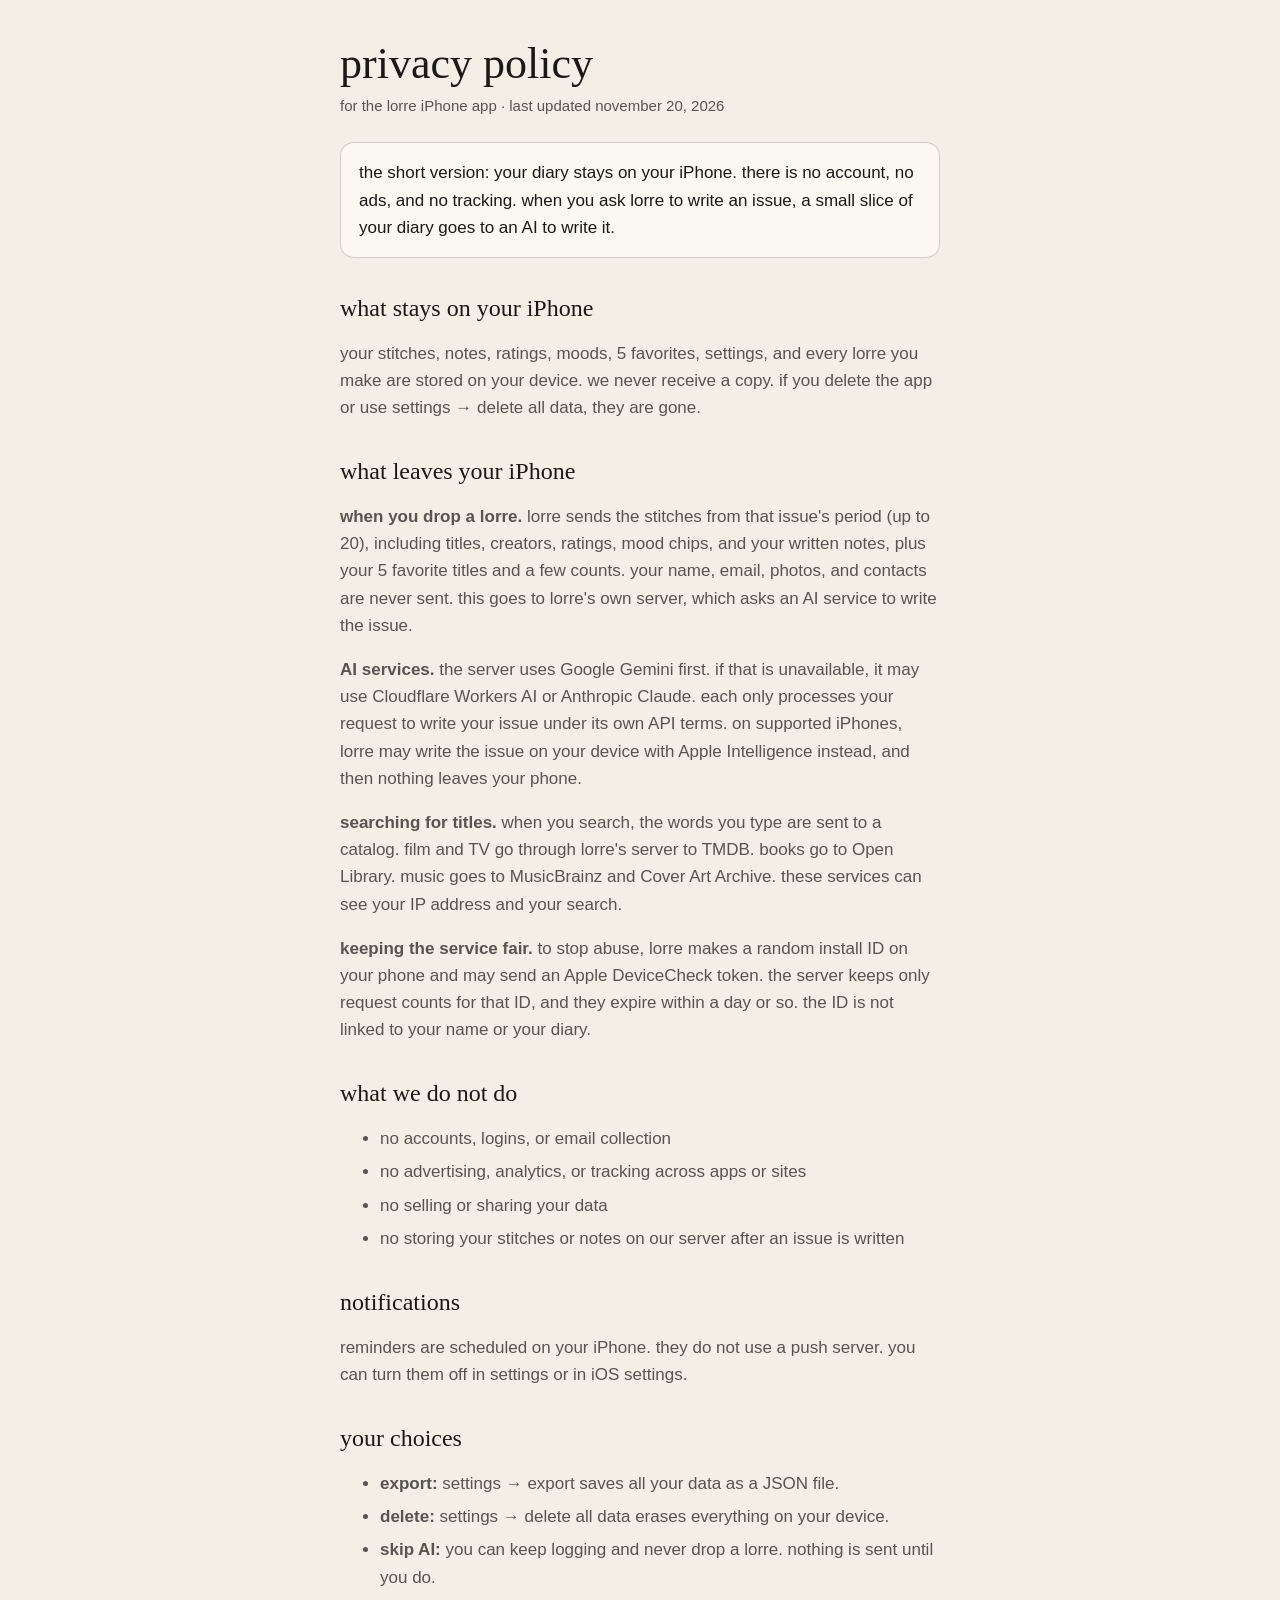
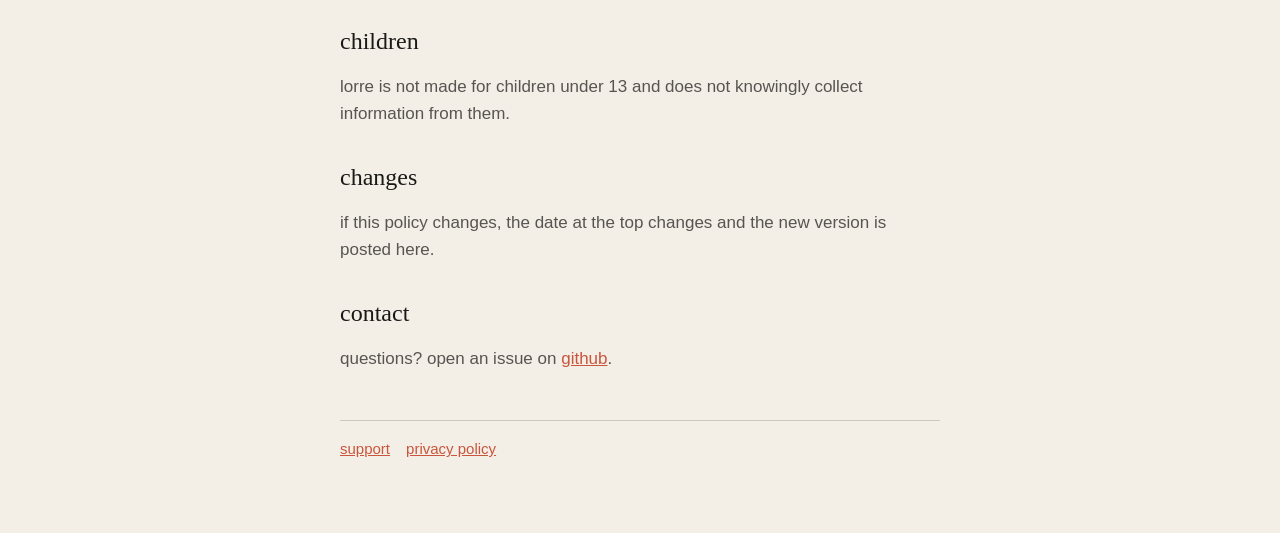
==== privacy.html @ f7f4acb5 "Add lorre support page and privacy policy Co-Authored-By: Claude Sonnet 5.5 <noreply@anthropic.com>" ====
<!doctype html>
<html lang="en">
<head>
<meta charset="utf-8">
<meta name="viewport" content="width=device-width,initial-scale=1">
<title>lorre — privacy policy</title>
<meta name="description" content="how lorre handles your diary, your notes, and the AI that writes your zine.">
<link rel="stylesheet" href="style.css">
</head>
<body>
<main>
<h1>privacy policy</h1>
<p class="sub">for the lorre iPhone app · last updated november 20, 2026</p>

<div class="card"><p>the short version: your diary stays on your iPhone. there is no account, no ads, and no tracking. when you ask lorre to write an issue, a small slice of your diary goes to an AI to write it.</p></div>

<h2>what stays on your iPhone</h2>
<p>your stitches, notes, ratings, moods, 5 favorites, settings, and every lorre you make are stored on your device. we never receive a copy. if you delete the app or use settings → delete all data, they are gone.</p>

<h2>what leaves your iPhone</h2>
<p><strong>when you drop a lorre.</strong> lorre sends the stitches from that issue's period (up to 20), including titles, creators, ratings, mood chips, and your written notes, plus your 5 favorite titles and a few counts. your name, email, photos, and contacts are never sent. this goes to lorre's own server, which asks an AI service to write the issue.</p>
<p><strong>AI services.</strong> the server uses Google Gemini first. if that is unavailable, it may use Cloudflare Workers AI or Anthropic Claude. each only processes your request to write your issue under its own API terms. on supported iPhones, lorre may write the issue on your device with Apple Intelligence instead, and then nothing leaves your phone.</p>
<p><strong>searching for titles.</strong> when you search, the words you type are sent to a catalog. film and TV go through lorre's server to TMDB. books go to Open Library. music goes to MusicBrainz and Cover Art Archive. these services can see your IP address and your search.</p>
<p><strong>keeping the service fair.</strong> to stop abuse, lorre makes a random install ID on your phone and may send an Apple DeviceCheck token. the server keeps only request counts for that ID, and they expire within a day or so. the ID is not linked to your name or your diary.</p>

<h2>what we do not do</h2>
<ul>
<li>no accounts, logins, or email collection</li>
<li>no advertising, analytics, or tracking across apps or sites</li>
<li>no selling or sharing your data</li>
<li>no storing your stitches or notes on our server after an issue is written</li>
</ul>

<h2>notifications</h2>
<p>reminders are scheduled on your iPhone. they do not use a push server. you can turn them off in settings or in iOS settings.</p>

<h2>your choices</h2>
<ul>
<li><strong>export:</strong> settings → export saves all your data as a JSON file.</li>
<li><strong>delete:</strong> settings → delete all data erases everything on your device.</li>
<li><strong>skip AI:</strong> you can keep logging and never drop a lorre. nothing is sent until you do.</li>
</ul>

<h2>children</h2>
<p>lorre is not made for children under 13 and does not knowingly collect information from them.</p>

<h2>changes</h2>
<p>if this policy changes, the date at the top changes and the new version is posted here.</p>

<h2>contact</h2>
<p>questions? open an issue on <a href="https://github.com/reniessence/lorre-web/issues">github</a>.</p>

<nav><a href="index.html">support</a><a href="privacy.html">privacy policy</a></nav>
</main>
</body>
</html>
---- style.css ----
:root{--paper:#F4EFE6;--ink:#1A1917;--ink-soft:rgba(26,25,23,.72);--rule:rgba(26,25,23,.18);--coral:#C8553D;--card:#FBF8F2}
@media (prefers-color-scheme:dark){:root{--paper:#161616;--ink:#EDE8DF;--ink-soft:rgba(237,232,223,.72);--rule:rgba(237,232,223,.2);--coral:#E07A62;--card:#1E1E1E}}
*{box-sizing:border-box}
body{margin:0;background:var(--paper);color:var(--ink);font:17px/1.6 -apple-system,"Inter","Helvetica Neue",Arial,sans-serif}
main{max-width:640px;margin:0 auto;padding:40px 20px 72px}
h1{font:400 44px/1.1 "Caprasimo",Georgia,serif;margin:0 0 6px}
h2{font:400 24px/1.2 "Caprasimo",Georgia,serif;margin:36px 0 8px}
p,li{color:var(--ink-soft)}
li{margin:6px 0}
a{color:var(--coral)}
.sub{font-size:15px;color:var(--ink-soft);margin:0 0 24px}
.card{background:var(--card);border:1px solid var(--rule);border-radius:14px;padding:16px 18px;margin:20px 0}
.card p{margin:0;color:var(--ink)}
nav{margin-top:48px;border-top:1px solid var(--rule);padding-top:16px;font-size:15px}
nav a{margin-right:16px}
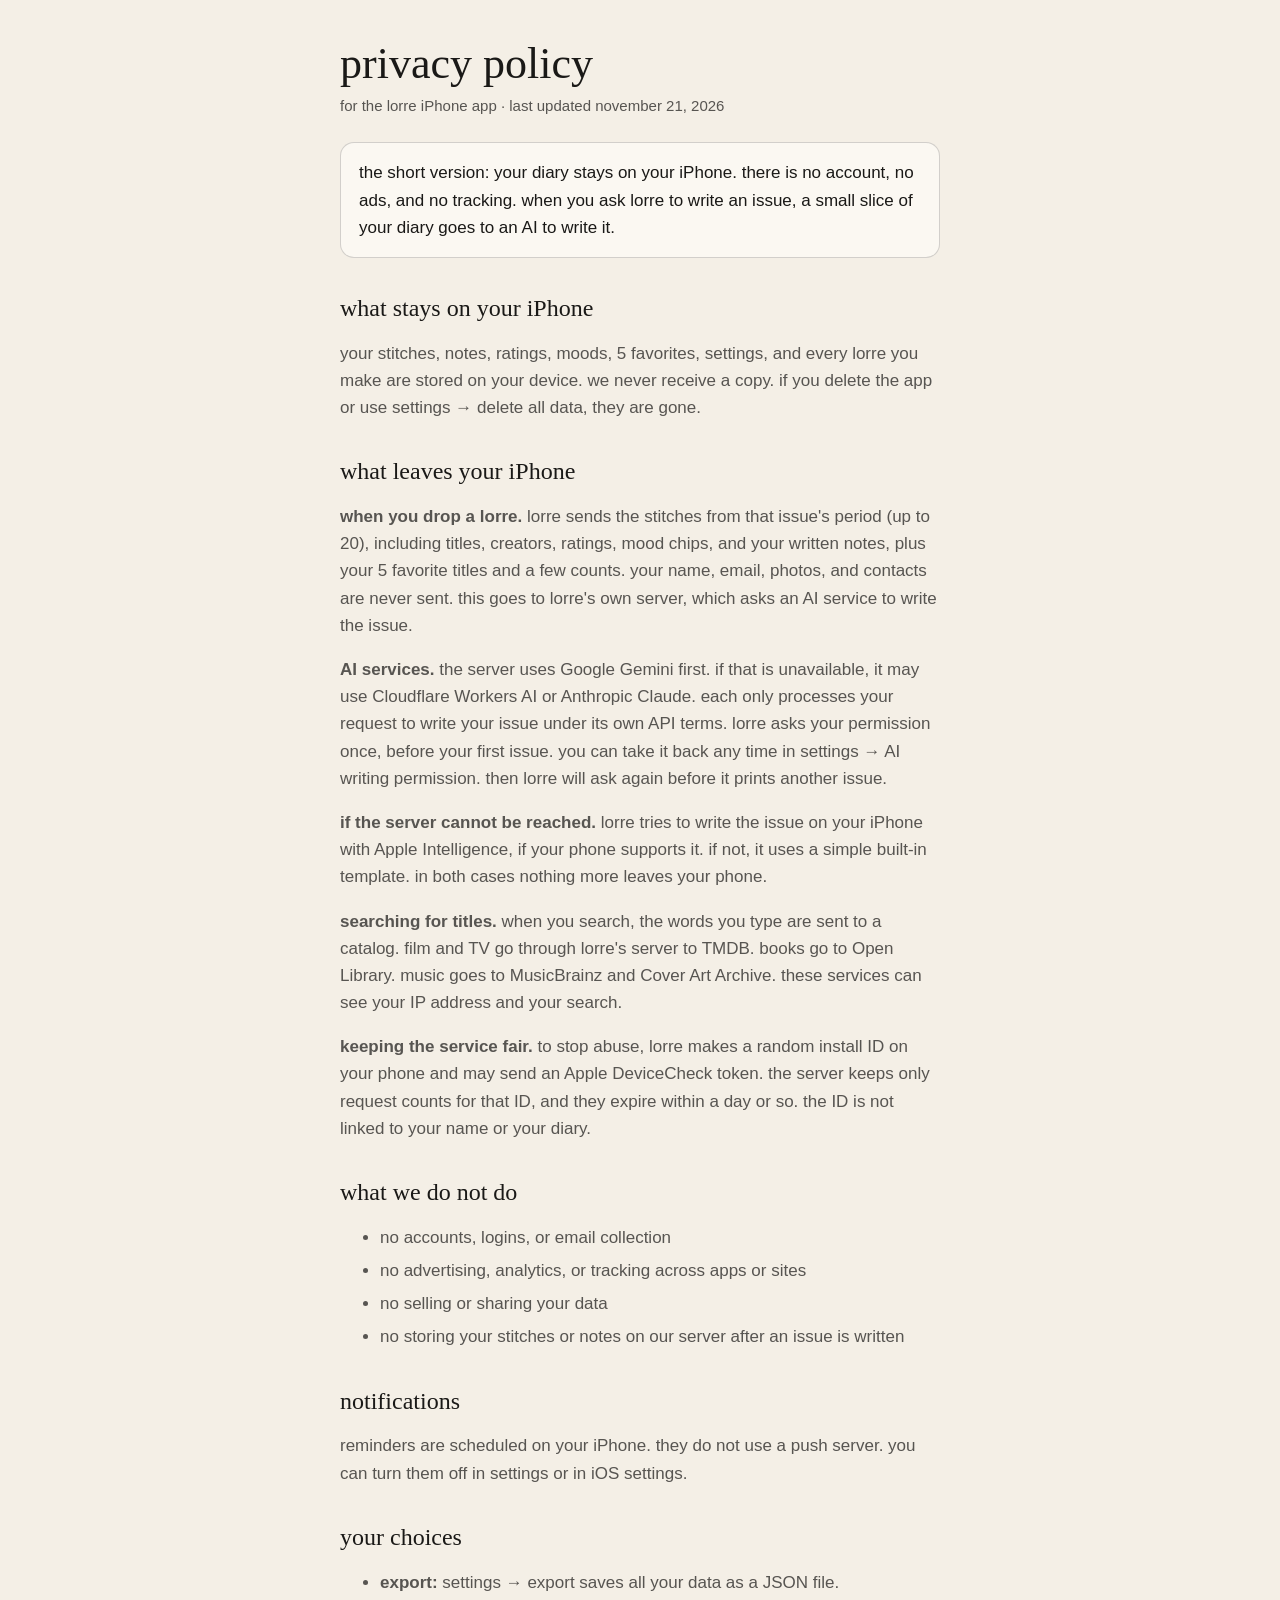
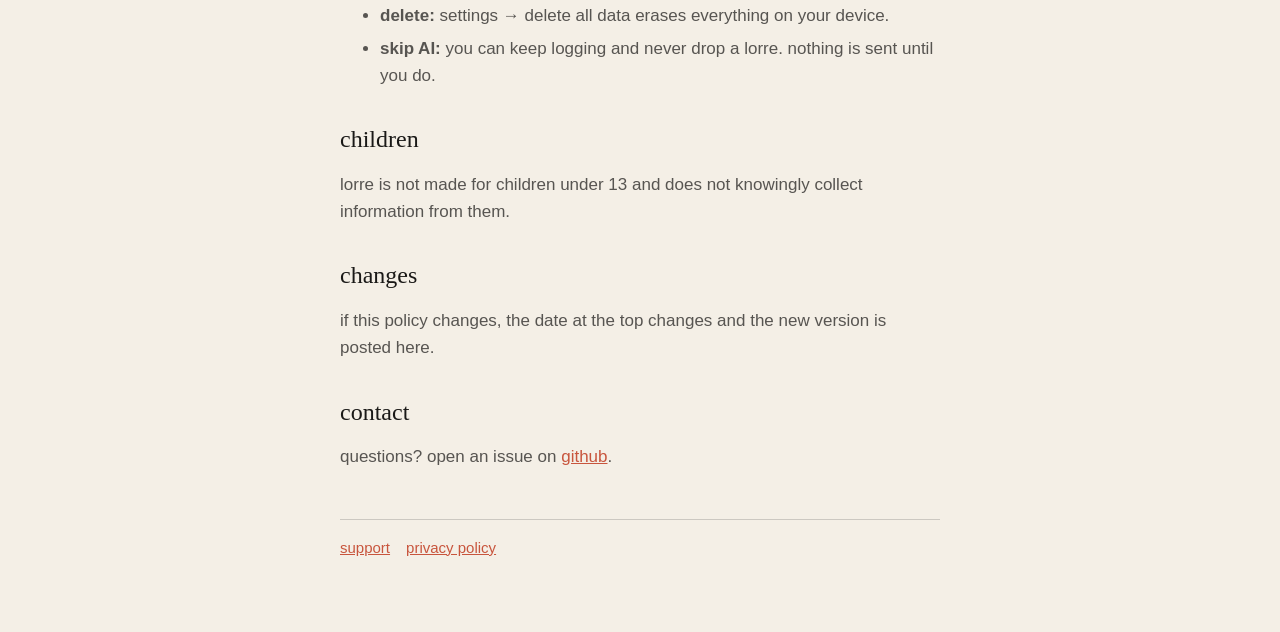
==== commit 0ac4a81b: "Privacy policy: server first, on-device AI only as fallback, consent can be turned off Co-Authored-B" ====
--- a/privacy.html
+++ b/privacy.html
@@ -10,7 +10,7 @@
 <body>
 <main>
 <h1>privacy policy</h1>
-<p class="sub">for the lorre iPhone app · last updated november 20, 2026</p>
+<p class="sub">for the lorre iPhone app · last updated november 21, 2026</p>
 
 <div class="card"><p>the short version: your diary stays on your iPhone. there is no account, no ads, and no tracking. when you ask lorre to write an issue, a small slice of your diary goes to an AI to write it.</p></div>
 
@@ -19,7 +19,8 @@
 
 <h2>what leaves your iPhone</h2>
 <p><strong>when you drop a lorre.</strong> lorre sends the stitches from that issue's period (up to 20), including titles, creators, ratings, mood chips, and your written notes, plus your 5 favorite titles and a few counts. your name, email, photos, and contacts are never sent. this goes to lorre's own server, which asks an AI service to write the issue.</p>
-<p><strong>AI services.</strong> the server uses Google Gemini first. if that is unavailable, it may use Cloudflare Workers AI or Anthropic Claude. each only processes your request to write your issue under its own API terms. on supported iPhones, lorre may write the issue on your device with Apple Intelligence instead, and then nothing leaves your phone.</p>
+<p><strong>AI services.</strong> the server uses Google Gemini first. if that is unavailable, it may use Cloudflare Workers AI or Anthropic Claude. each only processes your request to write your issue under its own API terms. lorre asks your permission once, before your first issue. you can take it back any time in settings → AI writing permission. then lorre will ask again before it prints another issue.</p>
+<p><strong>if the server cannot be reached.</strong> lorre tries to write the issue on your iPhone with Apple Intelligence, if your phone supports it. if not, it uses a simple built-in template. in both cases nothing more leaves your phone.</p>
 <p><strong>searching for titles.</strong> when you search, the words you type are sent to a catalog. film and TV go through lorre's server to TMDB. books go to Open Library. music goes to MusicBrainz and Cover Art Archive. these services can see your IP address and your search.</p>
 <p><strong>keeping the service fair.</strong> to stop abuse, lorre makes a random install ID on your phone and may send an Apple DeviceCheck token. the server keeps only request counts for that ID, and they expire within a day or so. the ID is not linked to your name or your diary.</p>
 
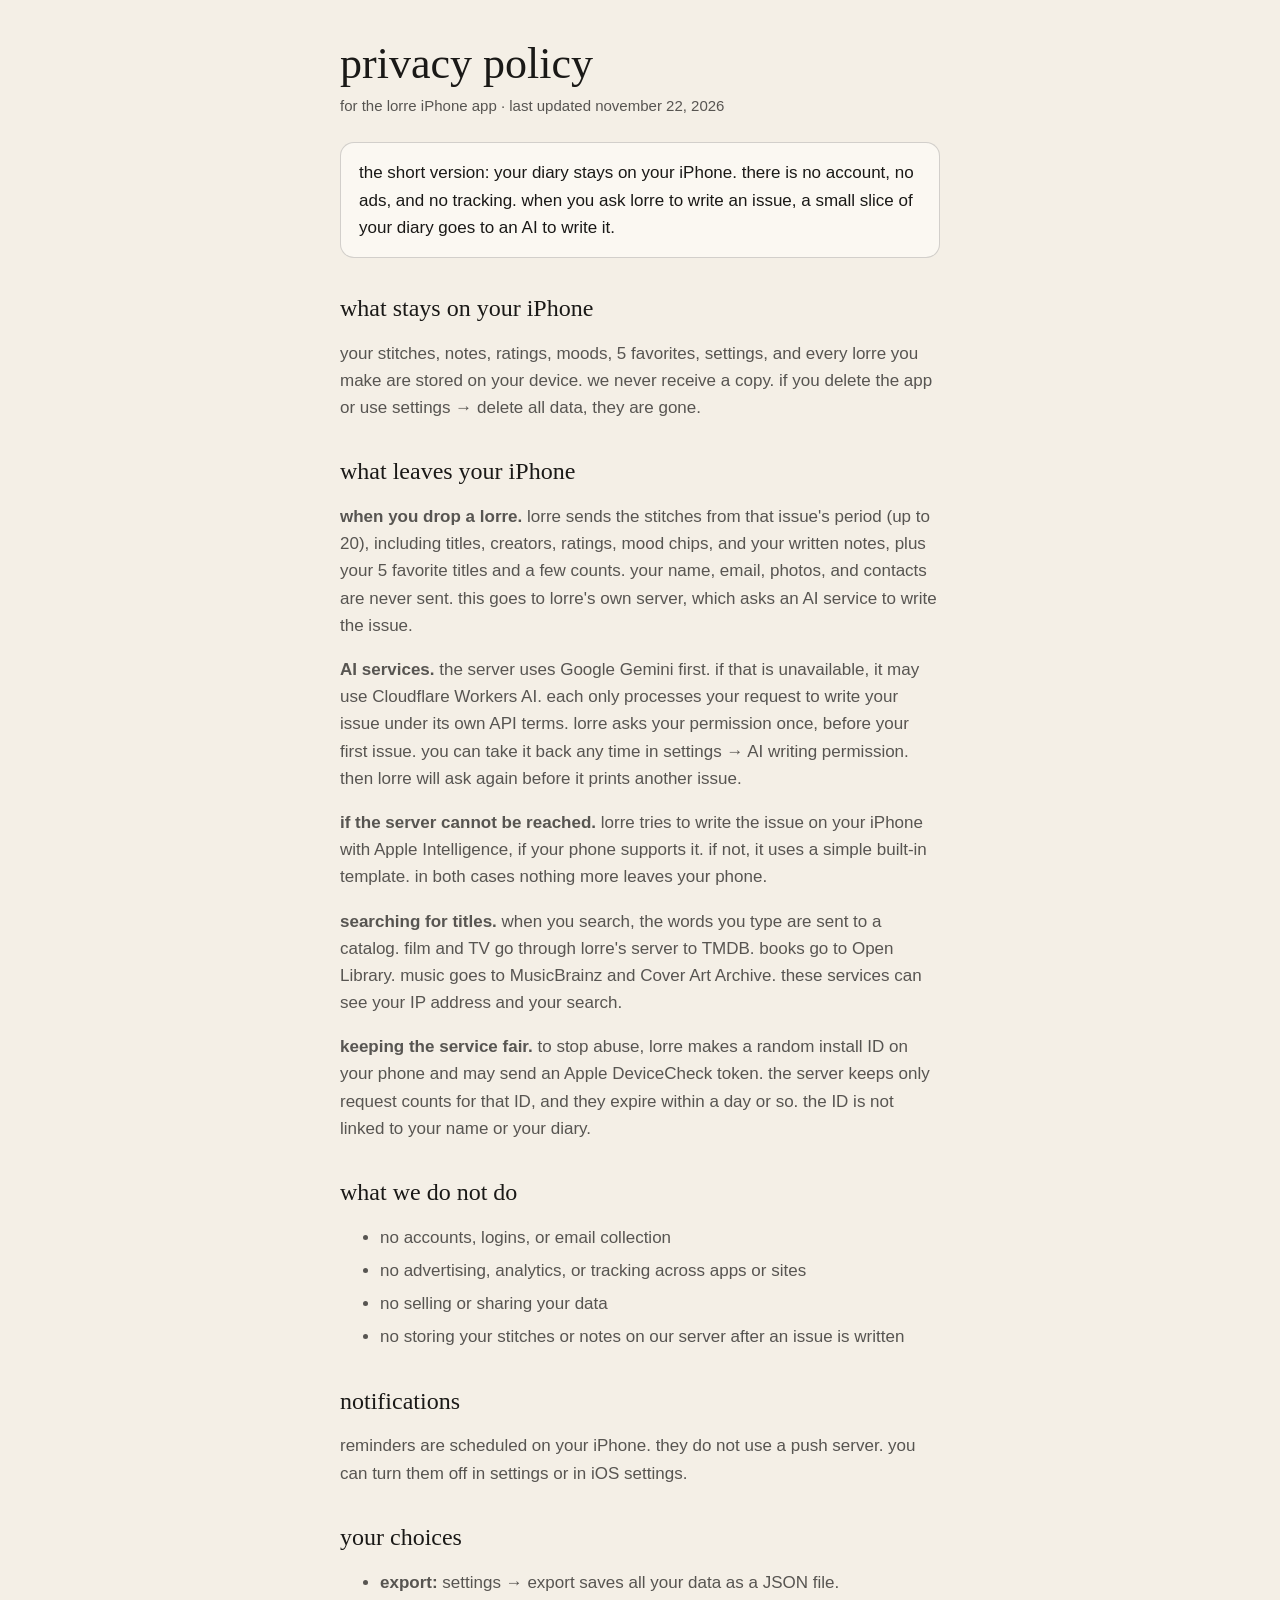
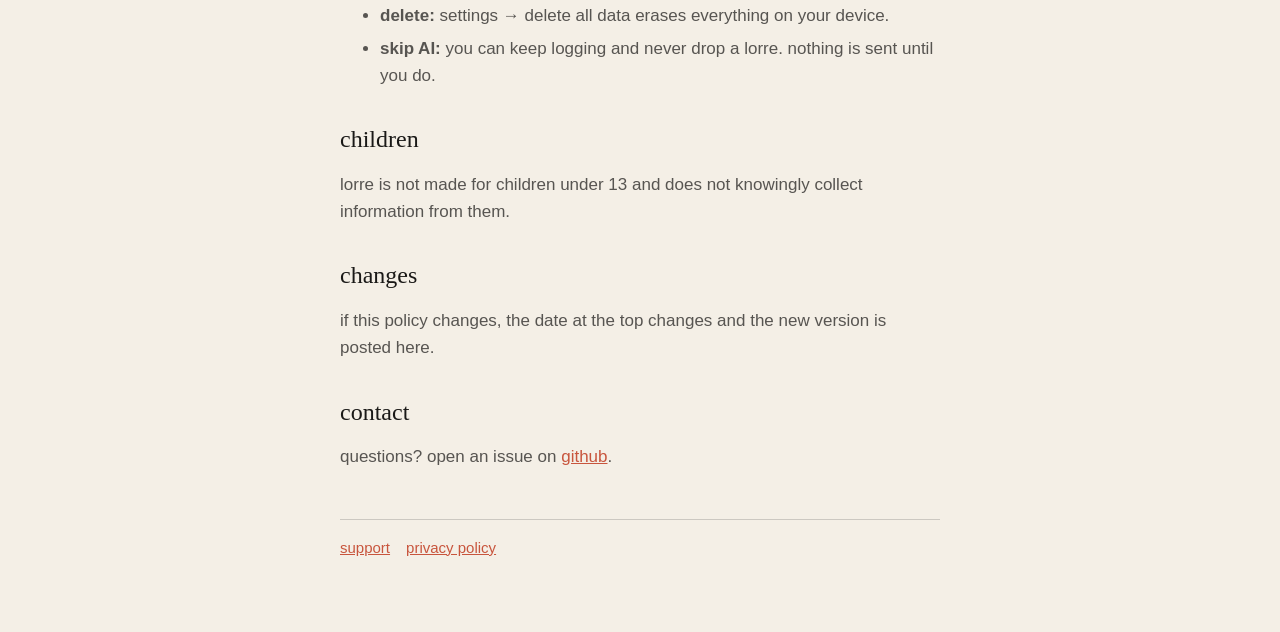
==== commit 9539d8f5: "Privacy policy: lorre's AI is Google Gemini, then Cloudflare Workers AI (no Claude) Co-Authored-By: " ====
--- a/privacy.html
+++ b/privacy.html
@@ -10,7 +10,7 @@
 <body>
 <main>
 <h1>privacy policy</h1>
-<p class="sub">for the lorre iPhone app · last updated november 21, 2026</p>
+<p class="sub">for the lorre iPhone app · last updated november 22, 2026</p>
 
 <div class="card"><p>the short version: your diary stays on your iPhone. there is no account, no ads, and no tracking. when you ask lorre to write an issue, a small slice of your diary goes to an AI to write it.</p></div>
 
@@ -19,7 +19,7 @@
 
 <h2>what leaves your iPhone</h2>
 <p><strong>when you drop a lorre.</strong> lorre sends the stitches from that issue's period (up to 20), including titles, creators, ratings, mood chips, and your written notes, plus your 5 favorite titles and a few counts. your name, email, photos, and contacts are never sent. this goes to lorre's own server, which asks an AI service to write the issue.</p>
-<p><strong>AI services.</strong> the server uses Google Gemini first. if that is unavailable, it may use Cloudflare Workers AI or Anthropic Claude. each only processes your request to write your issue under its own API terms. lorre asks your permission once, before your first issue. you can take it back any time in settings → AI writing permission. then lorre will ask again before it prints another issue.</p>
+<p><strong>AI services.</strong> the server uses Google Gemini first. if that is unavailable, it may use Cloudflare Workers AI. each only processes your request to write your issue under its own API terms. lorre asks your permission once, before your first issue. you can take it back any time in settings → AI writing permission. then lorre will ask again before it prints another issue.</p>
 <p><strong>if the server cannot be reached.</strong> lorre tries to write the issue on your iPhone with Apple Intelligence, if your phone supports it. if not, it uses a simple built-in template. in both cases nothing more leaves your phone.</p>
 <p><strong>searching for titles.</strong> when you search, the words you type are sent to a catalog. film and TV go through lorre's server to TMDB. books go to Open Library. music goes to MusicBrainz and Cover Art Archive. these services can see your IP address and your search.</p>
 <p><strong>keeping the service fair.</strong> to stop abuse, lorre makes a random install ID on your phone and may send an Apple DeviceCheck token. the server keeps only request counts for that ID, and they expire within a day or so. the ID is not linked to your name or your diary.</p>
